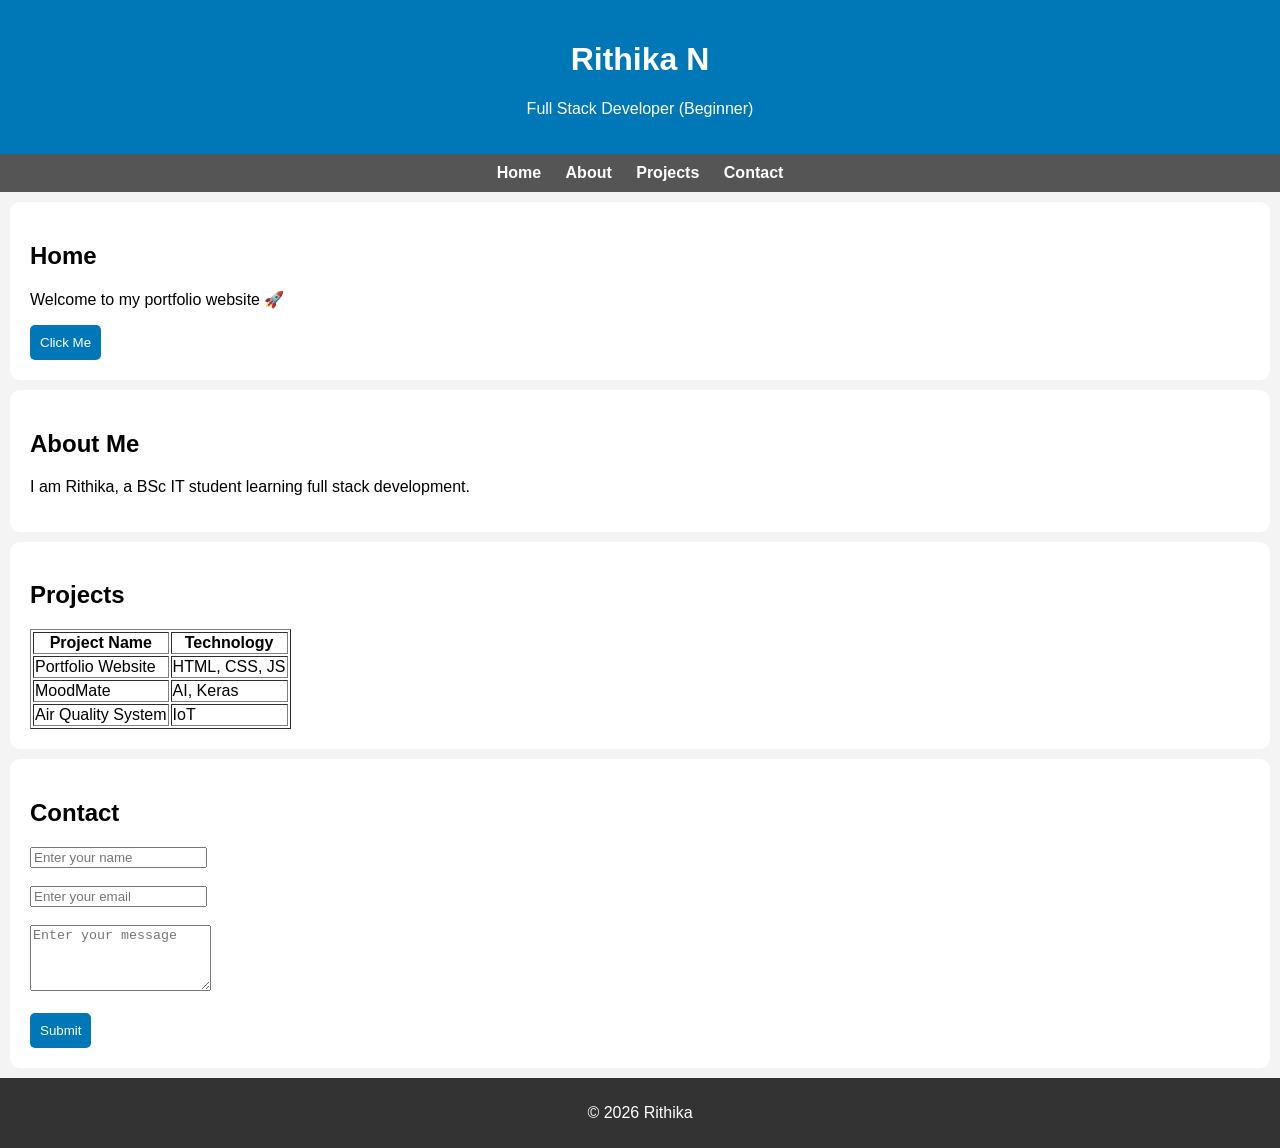
==== index.html @ de01cd4a "Update index.html" ====
<!DOCTYPE html>
<html>
<head>
  <title>Rithika Portfolio</title>
  <link rel="stylesheet" href="style.css">
</head>
<body>

  <!-- Header -->
  <header>
    <h1>Rithika N</h1>
    <p>Full Stack Developer (Beginner)</p>
  </header>

  <!-- Navigation -->
  <nav>
    <a href="#home">Home</a>
    <a href="#about">About</a>
    <a href="#projects">Projects</a>
    <a href="#contact">Contact</a>
  </nav>

  <!-- Home Section -->
  <section id="home">
    <h2>Home</h2>
    <p>Welcome to my portfolio website 🚀</p>
    <button onclick="showMessage()">Click Me</button>
  </section>

  <!-- About Section -->
  <section id="about">
    <h2>About Me</h2>
    <p>I am Rithika, a BSc IT student learning full stack development.</p>
  </section>

  <!-- Projects Section -->
  <section id="projects">
  <h2>Projects</h2>

  <table border="1">
    <tr>
      <th>Project Name</th>
      <th>Technology</th>
    </tr>
    <tr>
      <td>Portfolio Website</td>
      <td>HTML, CSS, JS</td>
    </tr>
    <tr>
      <td>MoodMate</td>
      <td>AI, Keras</td>
    </tr>
    <tr>
      <td>Air Quality System</td>
      <td>IoT</td>
    </tr>
  </table>

</section>

  <!-- Contact Section -->
  <section id="contact">
  <h2>Contact</h2>

  <form onsubmit="return validateForm()">
    <input type="text" id="name" placeholder="Enter your name" required><br><br>

    <input type="email" id="email" placeholder="Enter your email" required><br><br>

    <textarea id="message" placeholder="Enter your message" rows="4" required></textarea><br><br>

    <button type="submit">Submit</button>
  </form>

</section>
  
  <!-- Footer -->
  <footer>
    <p>© 2026 Rithika</p>
  </footer>

  <script src="script.js"></script>
</body>
</html>
---- style.css ----
body {
  font-family: Arial, sans-serif;
  margin: 0;
  background-color: #f4f4f4;
}

/* Header */
header {
  background: #0077b6;
  color: white;
  text-align: center;
  padding: 20px;
}

/* Navigation */
nav {
  background: #555;
  padding: 10px;
  text-align: center;
}

nav a {
  color: white;
  margin: 10px;
  text-decoration: none;
  font-weight: bold;
}

nav a:hover {
  color: yellow;
}

/* Sections */
section {
  padding: 20px;
  margin: 10px;
  background: white;
  border-radius: 10px;
  transition: 0.3s;
}

section:hover {
  transform: scale(1.02);
}

/* Button */
button {
  padding: 10px;
  background: #0077b6;
  color: white;
  border: none;
  border-radius: 5px;
  cursor: pointer;
}

button:hover {
  background: #023e8a;
}

/* Footer */
footer {
  text-align: center;
  padding: 10px;
  background: #333;
  color: white;
}
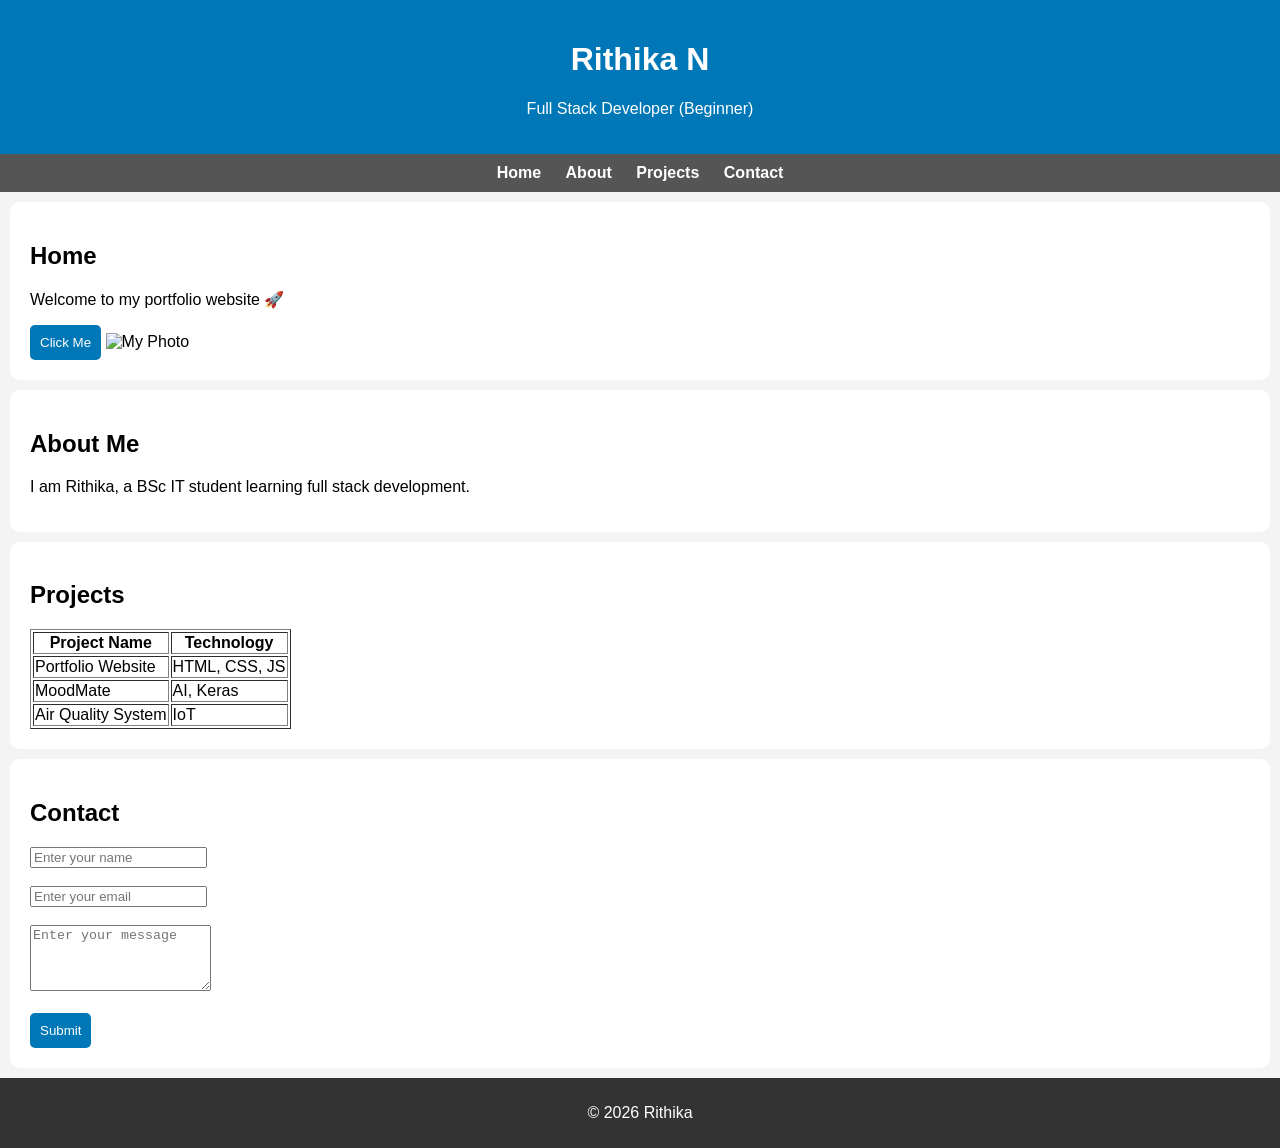
==== commit 230acdfe: "Update index.html" ====
--- a/index.html
+++ b/index.html
@@ -25,6 +25,7 @@
     <h2>Home</h2>
     <p>Welcome to my portfolio website 🚀</p>
     <button onclick="showMessage()">Click Me</button>
+    <img src="profile.jpg" alt="My Photo" width="150">
   </section>
 
   <!-- About Section -->
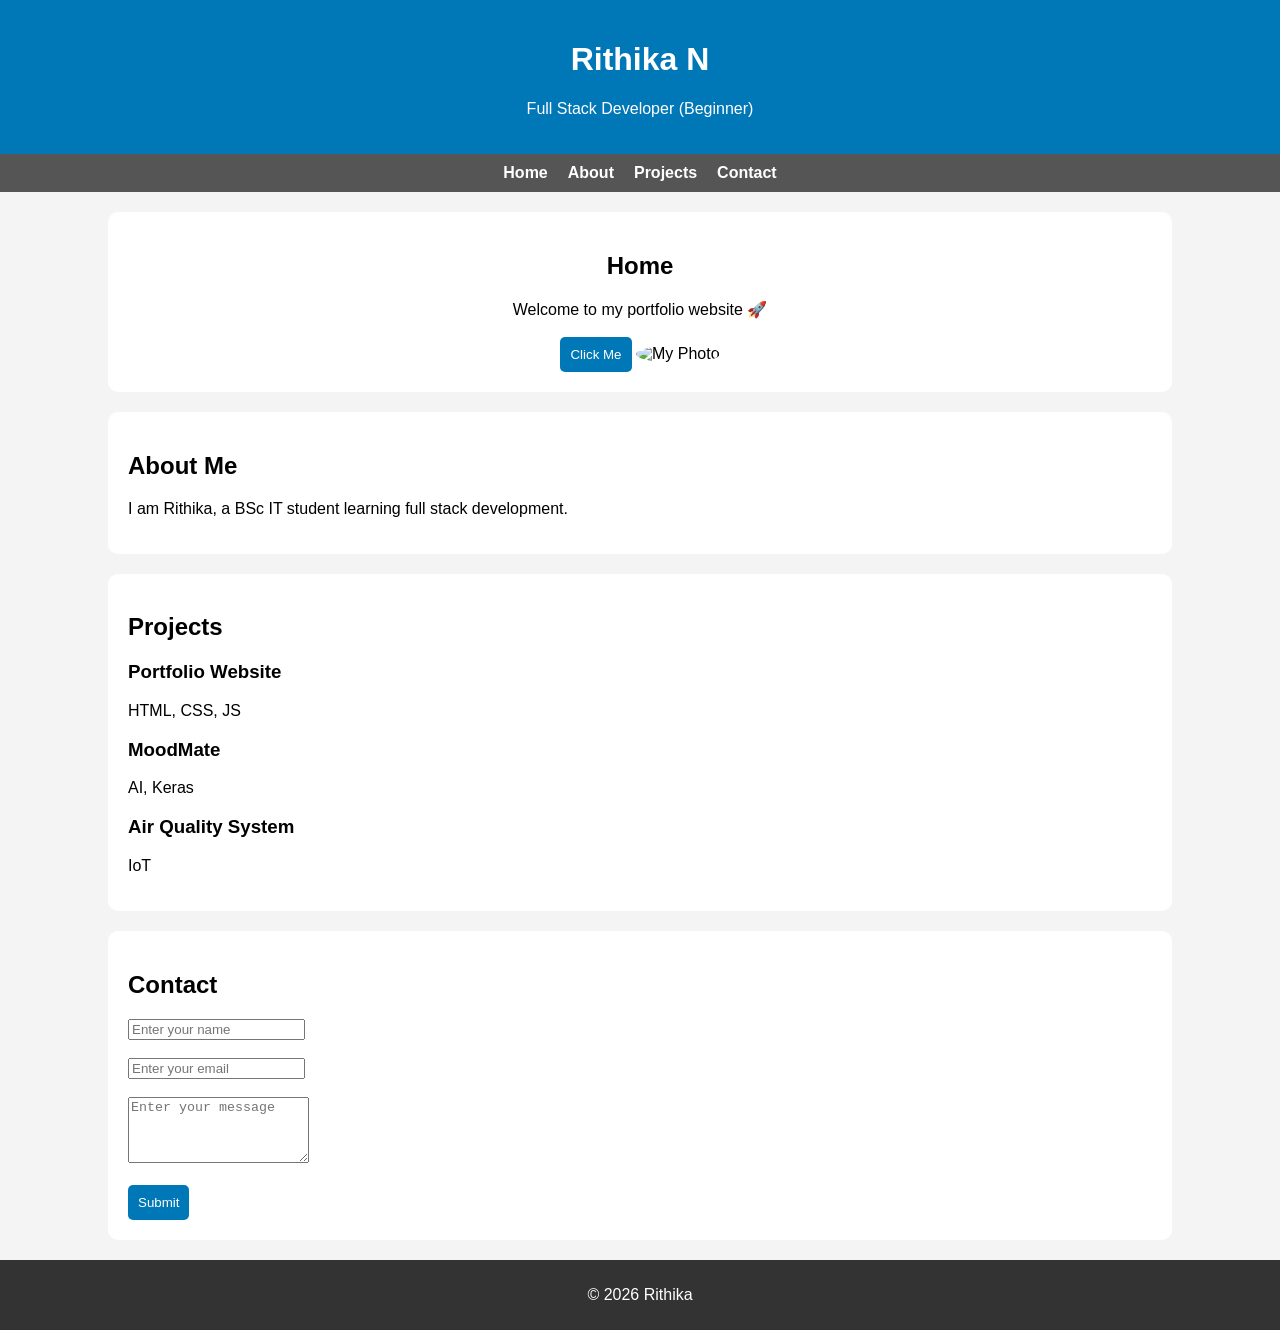
==== commit 6ffa928d: "Update index.html" ====
--- a/index.html
+++ b/index.html
@@ -38,25 +38,22 @@
   <section id="projects">
   <h2>Projects</h2>
 
-  <table border="1">
-    <tr>
-      <th>Project Name</th>
-      <th>Technology</th>
-    </tr>
-    <tr>
-      <td>Portfolio Website</td>
-      <td>HTML, CSS, JS</td>
-    </tr>
-    <tr>
-      <td>MoodMate</td>
-      <td>AI, Keras</td>
-    </tr>
-    <tr>
-      <td>Air Quality System</td>
-      <td>IoT</td>
-    </tr>
-  </table>
+  <div class="project-container">
+    <div class="project-card">
+      <h3>Portfolio Website</h3>
+      <p>HTML, CSS, JS</p>
+    </div>
 
+    <div class="project-card">
+      <h3>MoodMate</h3>
+      <p>AI, Keras</p>
+    </div>
+
+    <div class="project-card">
+      <h3>Air Quality System</h3>
+      <p>IoT</p>
+    </div>
+  </div>
 </section>
 
   <!-- Contact Section -->
--- a/style.css
+++ b/style.css
@@ -16,12 +16,13 @@
 nav {
   background: #555;
   padding: 10px;
-  text-align: center;
+  display: flex;
+  justify-content: center;
+  gap: 20px;
 }
 
 nav a {
   color: white;
-  margin: 10px;
   text-decoration: none;
   font-weight: bold;
 }
@@ -33,9 +34,10 @@
 /* Sections */
 section {
   padding: 20px;
-  margin: 10px;
+  margin: 20px auto;
   background: white;
   border-radius: 10px;
+  width: 80%;
   transition: 0.3s;
 }
 
@@ -64,3 +66,27 @@
   background: #333;
   color: white;
 }
+
+table {
+  width: 100%;
+  border-collapse: collapse;
+}
+
+th, td {
+  padding: 10px;
+  text-align: center;
+}
+
+th {
+  background: #0077b6;
+  color: white;
+}
+
+img {
+  border-radius: 50%;
+  margin-top: 10px;
+}
+
+#home {
+  text-align: center;
+}
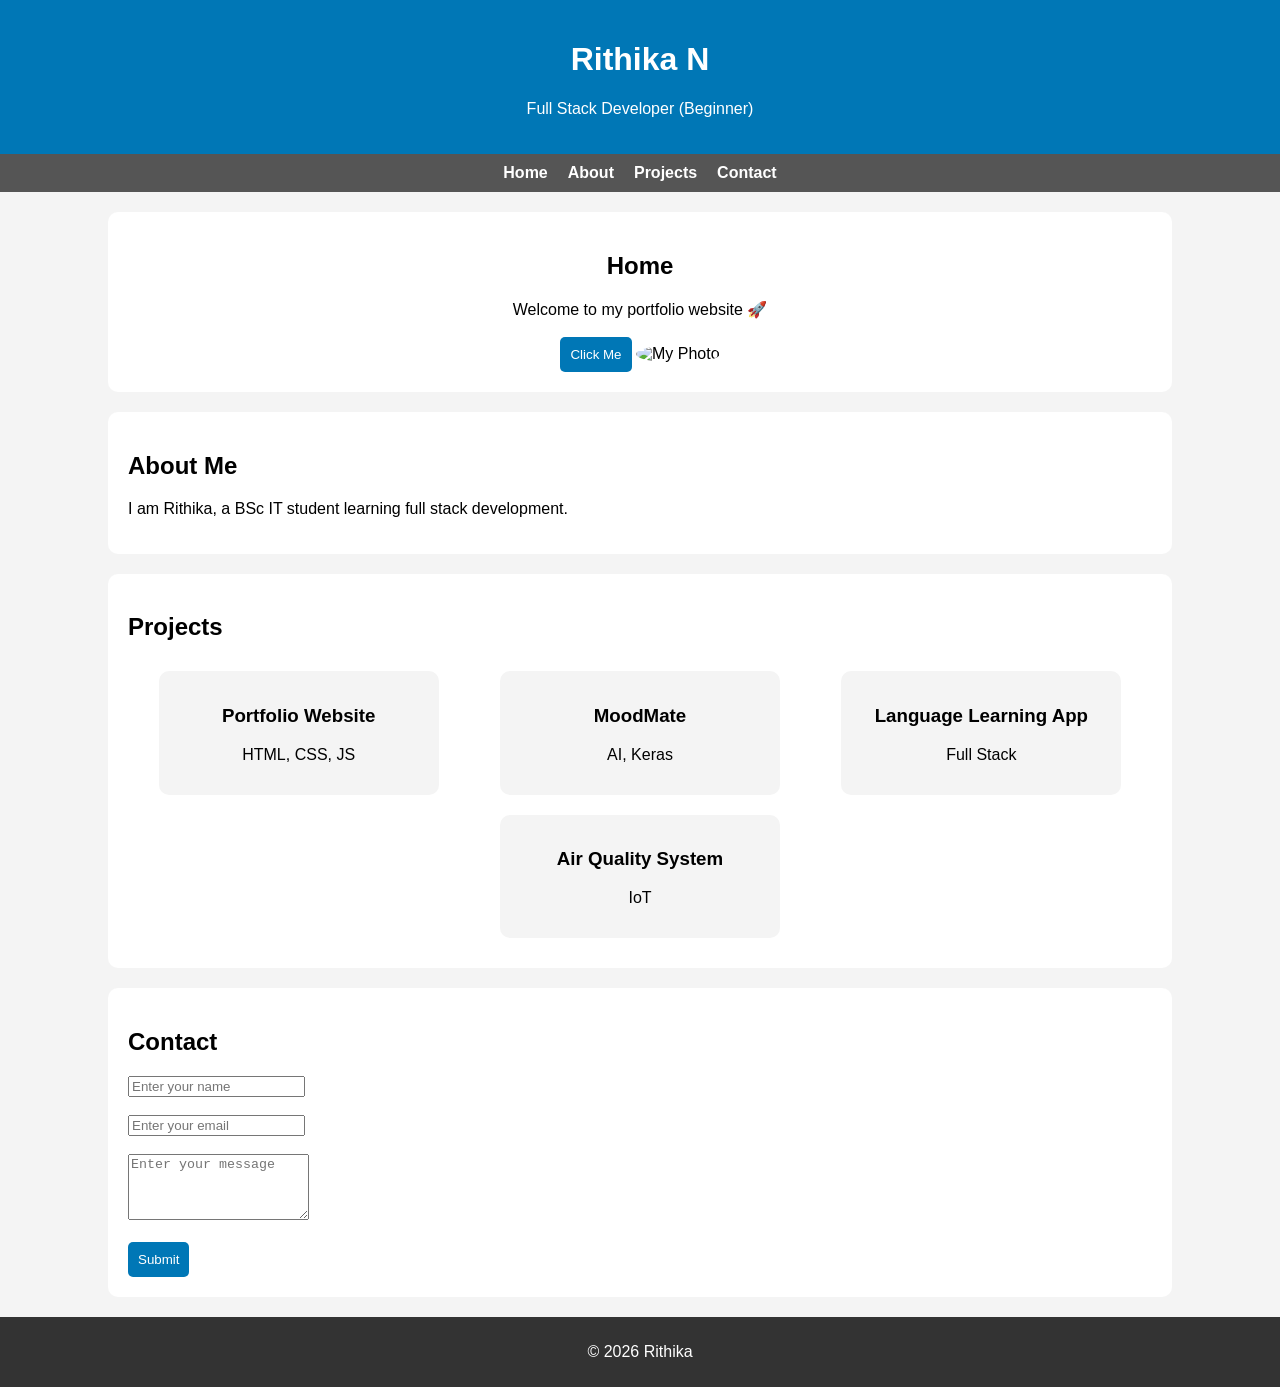
==== commit 69b5c3db: "Update index.html" ====
--- a/index.html
+++ b/index.html
@@ -50,6 +50,11 @@
     </div>
 
     <div class="project-card">
+  <h3>Language Learning App</h3>
+  <p>Full Stack</p>
+</div>
+
+    <div class="project-card">
       <h3>Air Quality System</h3>
       <p>IoT</p>
     </div>
--- a/style.css
+++ b/style.css
@@ -90,3 +90,18 @@
 #home {
   text-align: center;
 }
+
+.project-container {
+  display: flex;
+  justify-content: space-around;
+  flex-wrap: wrap;
+}
+
+.project-card {
+  background: #f4f4f4;
+  padding: 15px;
+  margin: 10px;
+  width: 250px;
+  border-radius: 10px;
+  text-align: center;
+}
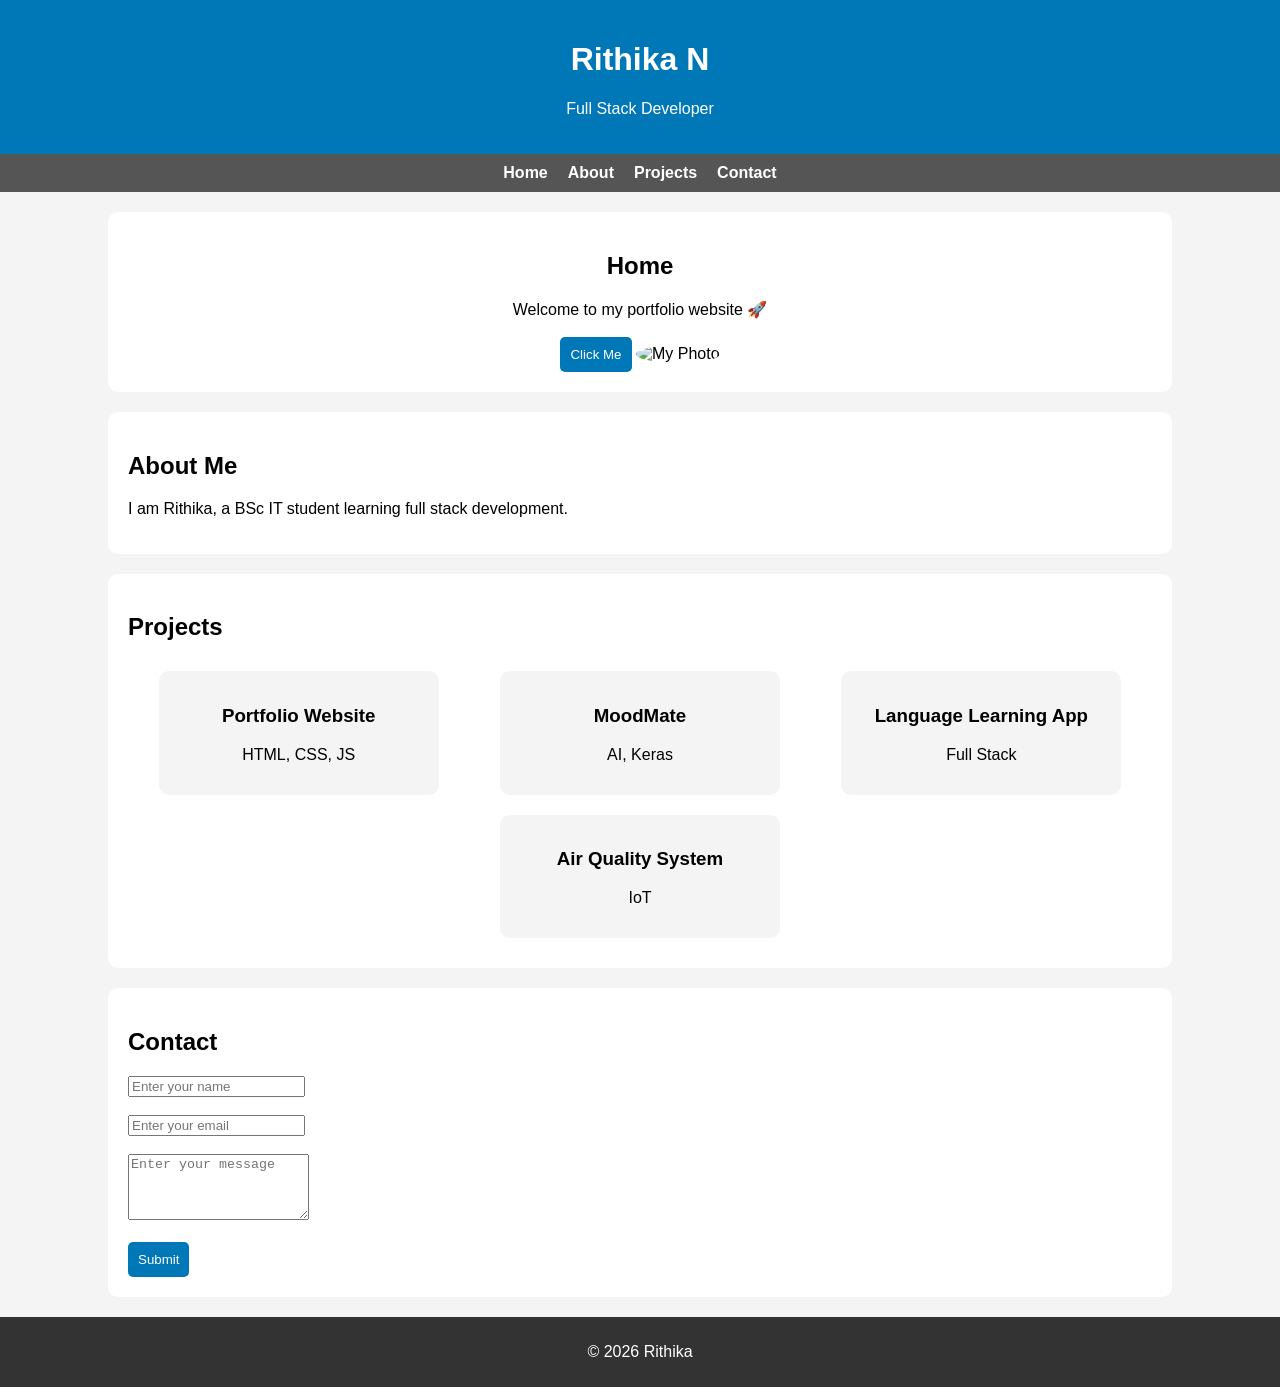
==== commit 7113a8d9: "Update developer title in index.html" ====
--- a/index.html
+++ b/index.html
@@ -9,7 +9,7 @@
   <!-- Header -->
   <header>
     <h1>Rithika N</h1>
-    <p>Full Stack Developer (Beginner)</p>
+    <p>Full Stack Developer</p>
   </header>
 
   <!-- Navigation -->
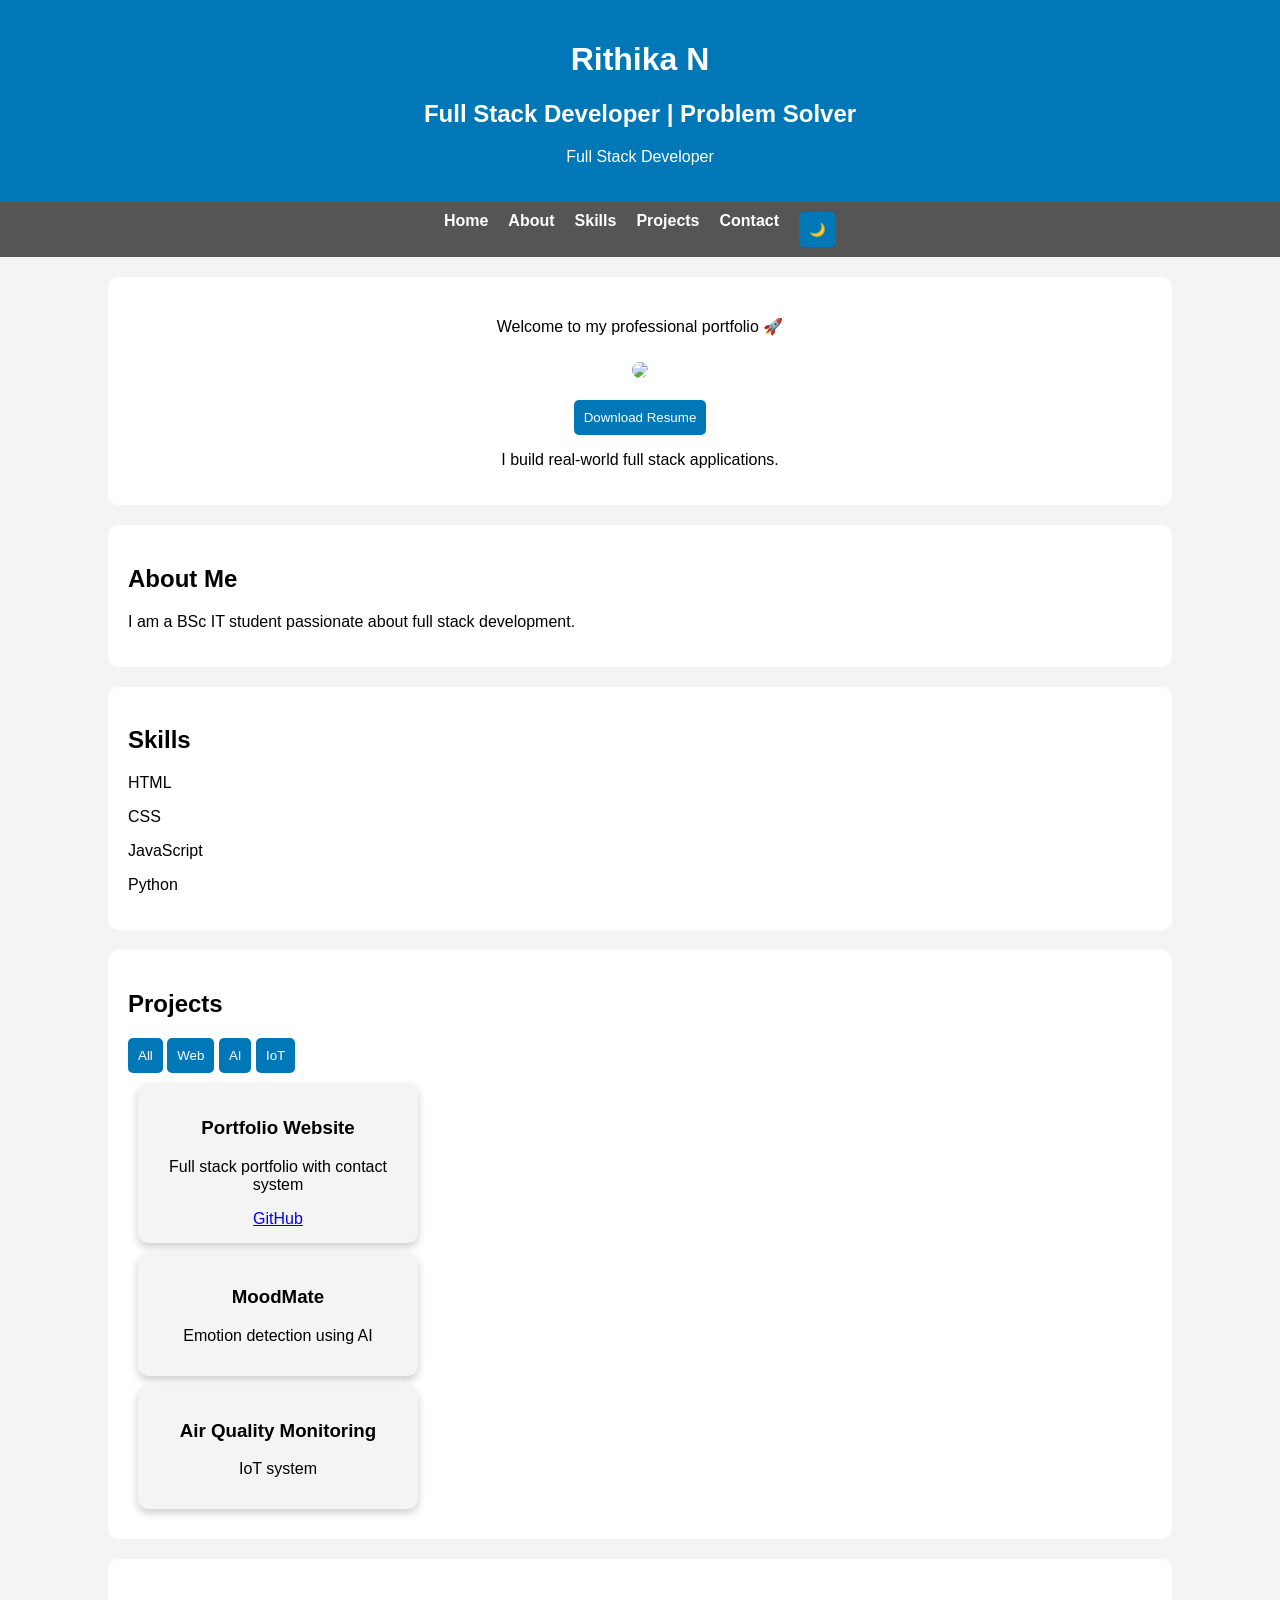
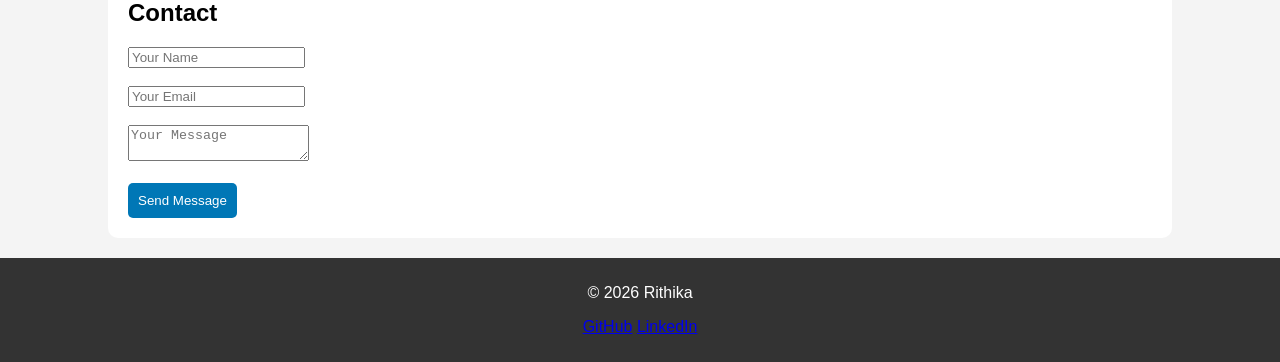
==== commit 44a4cfc7: "Update index.html" ====
--- a/index.html
+++ b/index.html
@@ -3,85 +3,109 @@
 <head>
   <title>Rithika Portfolio</title>
   <link rel="stylesheet" href="style.css">
+  <meta name="viewport" content="width=device-width, initial-scale=1.0">
 </head>
+
 <body>
 
-  <!-- Header -->
-  <header>
-    <h1>Rithika N</h1>
-    <p>Full Stack Developer</p>
-  </header>
+<header>
+  <h1>Rithika N</h1>
+  <h2>Full Stack Developer | Problem Solver</h2>
+  <p>Full Stack Developer</p>
+</header>
 
-  <!-- Navigation -->
-  <nav>
-    <a href="#home">Home</a>
-    <a href="#about">About</a>
-    <a href="#projects">Projects</a>
-    <a href="#contact">Contact</a>
-  </nav>
+<nav>
+  <a href="#home">Home</a>
+  <a href="#about">About</a>
+  <a href="#skills">Skills</a>
+  <a href="#projects">Projects</a>
+  <a href="#contact">Contact</a>
+  <button onclick="toggleDarkMode()">🌙</button>
+</nav>
 
-  <!-- Home Section -->
-  <section id="home">
-    <h2>Home</h2>
-    <p>Welcome to my portfolio website 🚀</p>
-    <button onclick="showMessage()">Click Me</button>
-    <img src="profile.jpg" alt="My Photo" width="150">
-  </section>
+<!-- HOME -->
+<section id="home" class="hidden">
+  <h1 id="typing"></h1>
+  <p>Welcome to my professional portfolio 🚀</p>
+  <img src="profile.jpg" width="150"><br><br>
+  <a href="resume.pdf" download><button>Download Resume</button></a>
+  <p>I build real-world full stack applications.</p>
+</section>
 
-  <!-- About Section -->
-  <section id="about">
-    <h2>About Me</h2>
-    <p>I am Rithika, a BSc IT student learning full stack development.</p>
-  </section>
+<!-- ABOUT -->
+<section id="about" class="hidden">
+  <h2>About Me</h2>
+  <p>I am a BSc IT student passionate about full stack development.</p>
+</section>
 
-  <!-- Projects Section -->
-  <section id="projects">
+<!-- SKILLS -->
+<section id="skills" class="hidden">
+  <h2>Skills</h2>
+
+  <p>HTML</p>
+  <div class="bar"><div class="progress" style="width:90%"></div></div>
+
+  <p>CSS</p>
+  <div class="bar"><div class="progress" style="width:85%"></div></div>
+
+  <p>JavaScript</p>
+  <div class="bar"><div class="progress" style="width:80%"></div></div>
+
+  <p>Python</p>
+  <div class="bar"><div class="progress" style="width:75%"></div></div>
+</section>
+
+<!-- PROJECTS -->
+<section id="projects" class="hidden">
   <h2>Projects</h2>
 
-  <div class="project-container">
-    <div class="project-card">
-      <h3>Portfolio Website</h3>
-      <p>HTML, CSS, JS</p>
-    </div>
+  <div class="filter-buttons">
+    <button onclick="filterProjects('all')">All</button>
+    <button onclick="filterProjects('web')">Web</button>
+    <button onclick="filterProjects('ai')">AI</button>
+    <button onclick="filterProjects('iot')">IoT</button>
+  </div>
 
-    <div class="project-card">
-      <h3>MoodMate</h3>
-      <p>AI, Keras</p>
-    </div>
-
-    <div class="project-card">
-  <h3>Language Learning App</h3>
-  <p>Full Stack</p>
+  <div class="project-card web">
+  <h3>Portfolio Website</h3>
+  <p>Full stack portfolio with contact system</p>
+  <a href="https://github.com/rithikanagineni">GitHub</a>
 </div>
 
-    <div class="project-card">
-      <h3>Air Quality System</h3>
-      <p>IoT</p>
-    </div>
+  <div class="project-card ai">
+    <h3>MoodMate</h3>
+    <p>Emotion detection using AI</p>
   </div>
+
+  <div class="project-card iot">
+    <h3>Air Quality Monitoring</h3>
+    <p>IoT system</p>
+  </div>
+
 </section>
 
-  <!-- Contact Section -->
-  <section id="contact">
+<!-- CONTACT -->
+<section id="contact" class="hidden">
   <h2>Contact</h2>
 
-  <form onsubmit="return validateForm()">
-    <input type="text" id="name" placeholder="Enter your name" required><br><br>
+  <p id="success-msg" style="color:green;"></p>
 
-    <input type="email" id="email" placeholder="Enter your email" required><br><br>
+  <form action="contact.php" method="POST">
+    <input type="text" name="name" placeholder="Your Name" required><br><br>
+    <input type="email" name="email" placeholder="Your Email" required><br><br>
+    <textarea name="message" placeholder="Your Message" required></textarea><br><br>
+    <button type="submit">Send Message</button>
+  </form>
+</section>
 
-    <textarea id="message" placeholder="Enter your message" rows="4" required></textarea><br><br>
+<footer>
+  <p>© 2026 Rithika</p>
+  <p>
+    <a href="https://github.com/rithikanagineni">GitHub</a>
+    <a href="www.linkedin.com/in/rithika-nagineni-816858359">LinkedIn</a>
+  </p>
+</footer>
 
-    <button type="submit">Submit</button>
-  </form>
-
-</section>
-  
-  <!-- Footer -->
-  <footer>
-    <p>© 2026 Rithika</p>
-  </footer>
-
-  <script src="script.js"></script>
+<script src="script.js"></script>
 </body>
 </html>
--- a/style.css
+++ b/style.css
@@ -1,3 +1,7 @@
+html {
+  scroll-behavior: smooth;
+}
+
 body {
   font-family: Arial, sans-serif;
   margin: 0;
@@ -10,6 +14,10 @@
   color: white;
   text-align: center;
   padding: 20px;
+}
+
+header {
+  animation: fadeIn 1s ease-in;
 }
 
 /* Navigation */
@@ -57,6 +65,7 @@
 
 button:hover {
   background: #023e8a;
+  transform: scale(1.05);
 }
 
 /* Footer */
@@ -104,4 +113,66 @@
   width: 250px;
   border-radius: 10px;
   text-align: center;
+  box-shadow: 0 4px 8px rgba(0,0,0,0.2);
 }
+
+.project-card:hover {
+  transform: translateY(-10px);
+  transition: 0.3s;
+}
+
+/* Mobile Responsive */
+@media (max-width: 768px) {
+
+  nav {
+    flex-direction: column;
+  }
+
+  .project-container {
+    flex-direction: column;
+    align-items: center;
+  }
+
+  section {
+    width: 95%;
+  }
+
+  img {
+    width: 100px;
+  }
+
+}
+
+@media (max-width: 768px) {
+
+  h1 {
+    font-size: 24px;
+  }
+
+  h2 {
+    font-size: 20px;
+  }
+
+}
+
+@media (max-width: 768px) {
+  section {
+    margin: 10px;
+  }
+}
+
+/* Fade-in animation */
+section {
+  animation: fadeIn 1s ease-in;
+}
+
+@keyframes fadeIn {
+  from {
+    opacity: 0;
+    transform: translateY(20px);
+  }
+  to {
+    opacity: 1;
+    transform: translateY(0);
+  }
+}
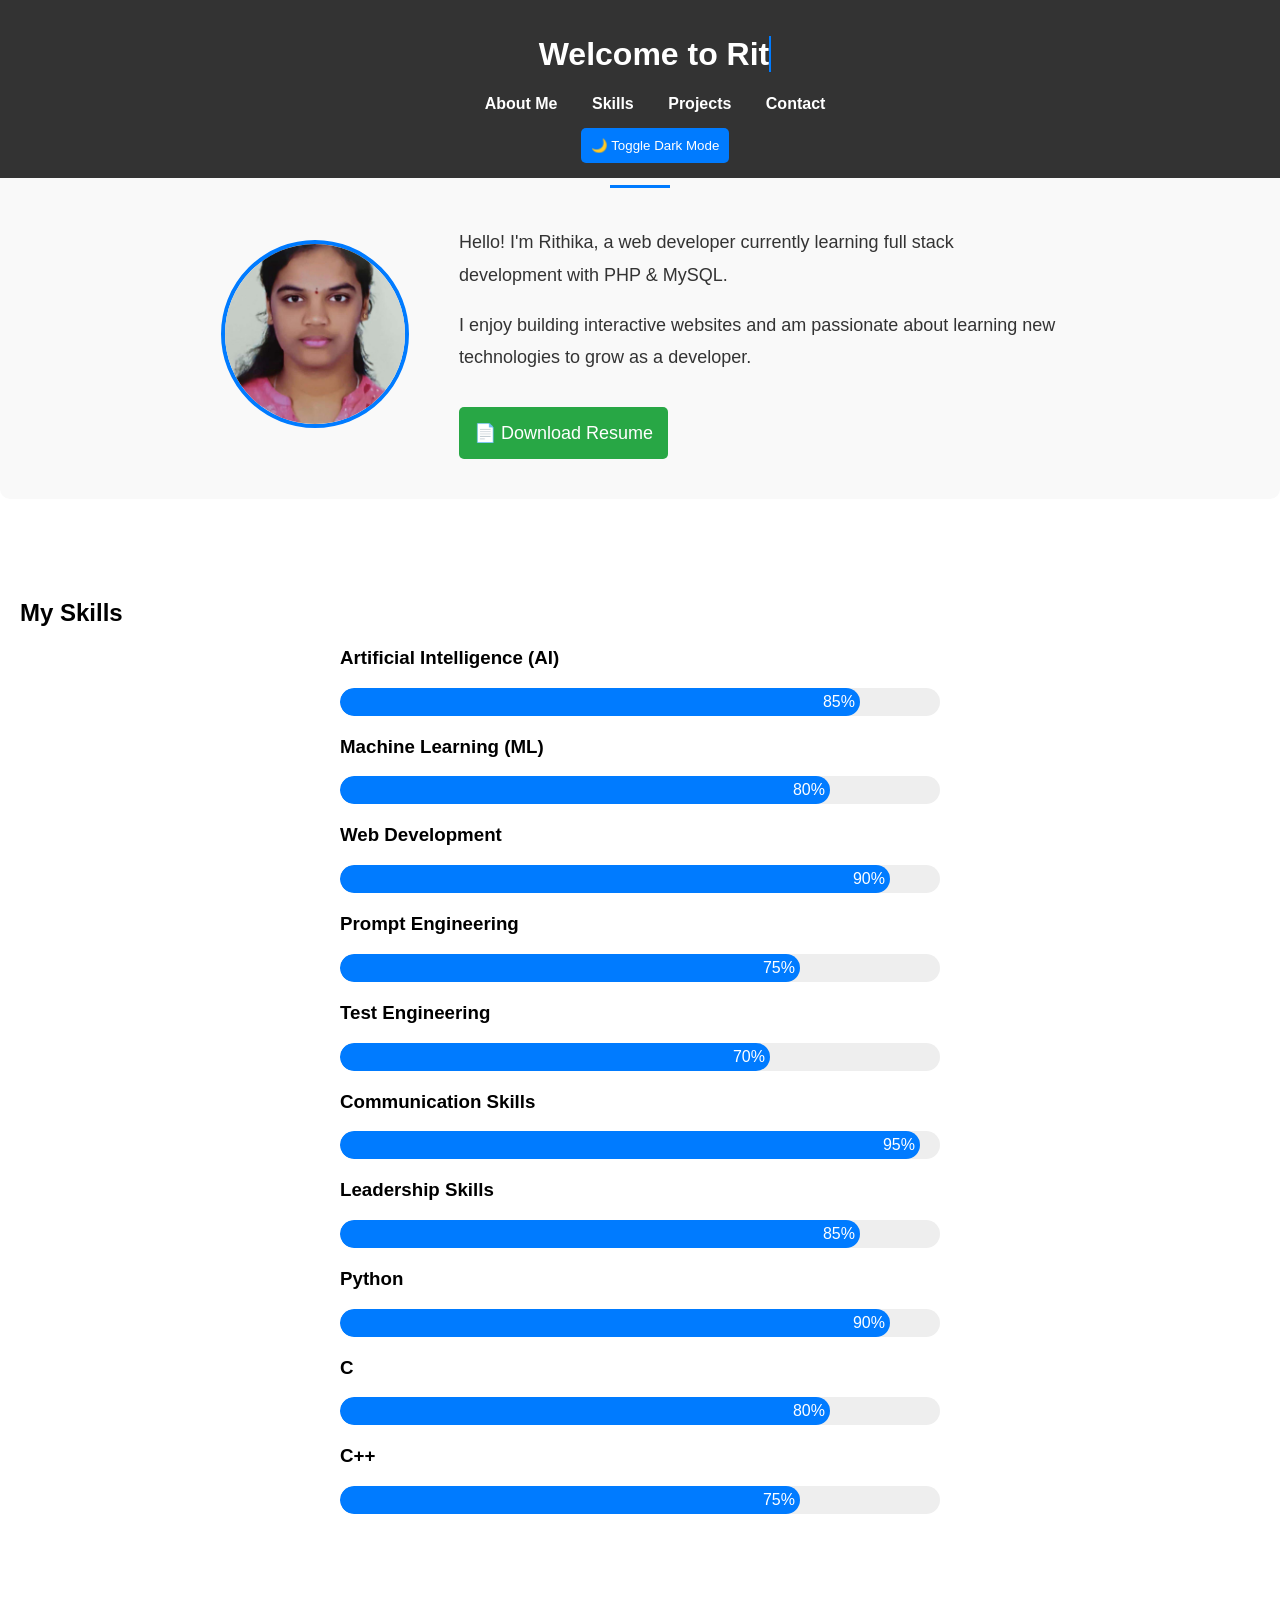
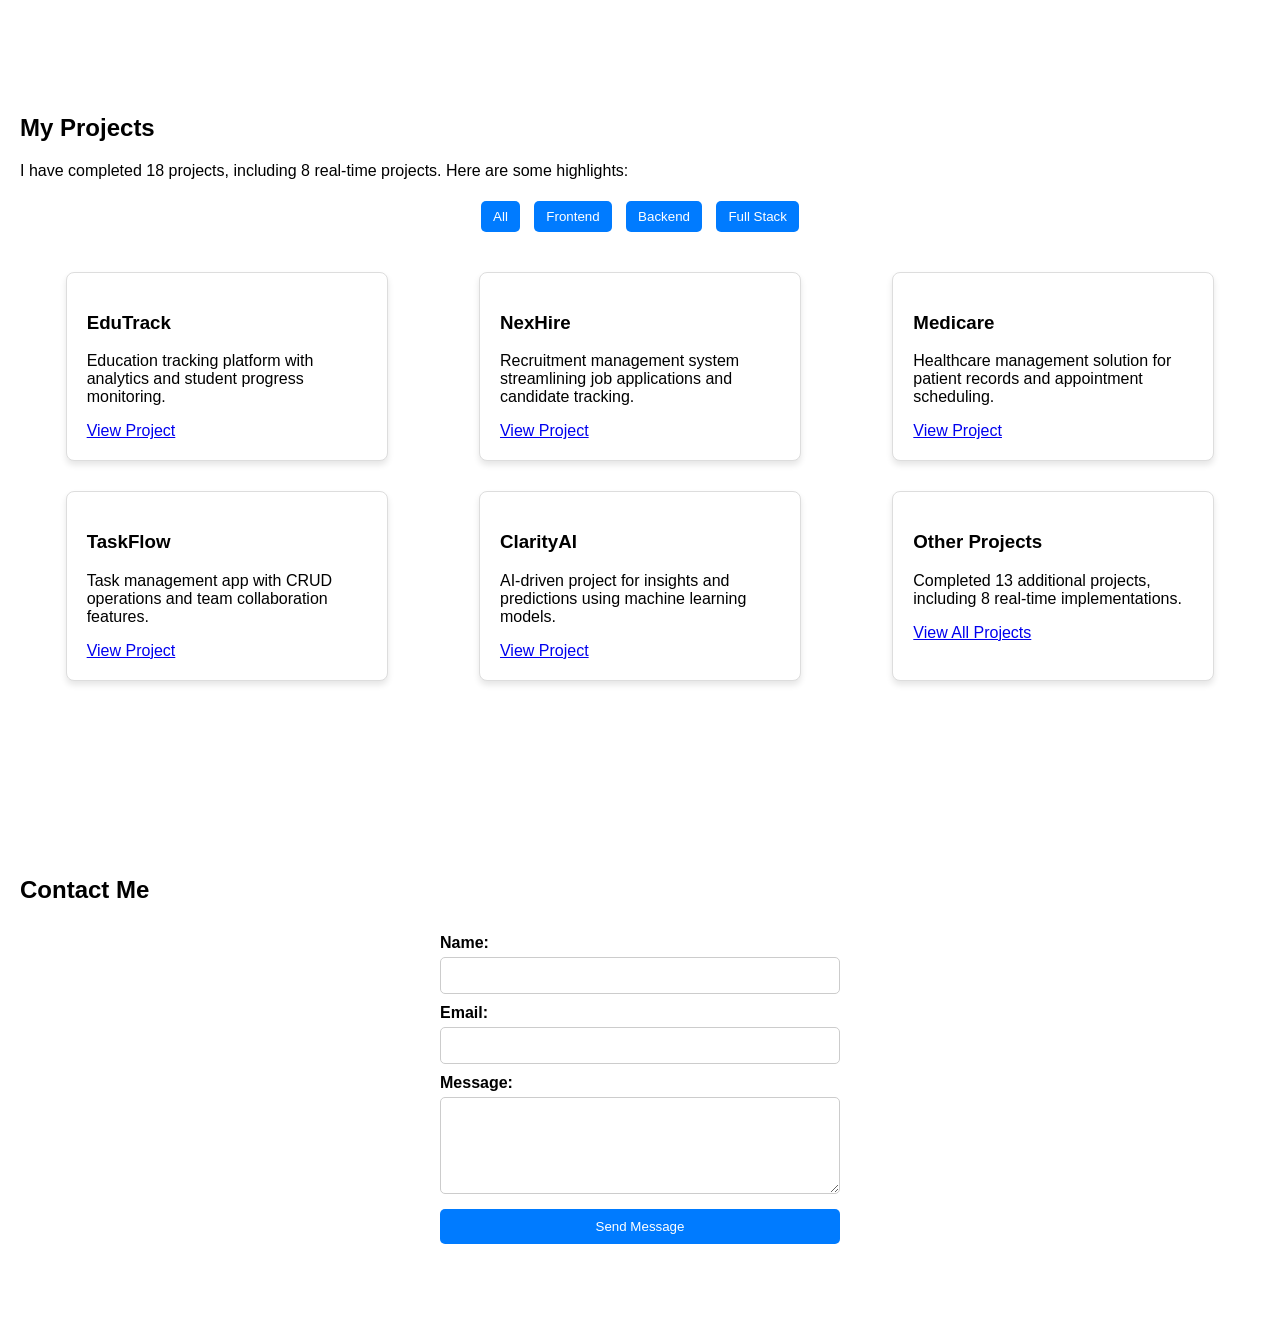
==== commit a1fb4e9e: "Add files via upload" ====
--- a/index.html
+++ b/index.html
@@ -1,111 +1,130 @@
-<!DOCTYPE html>
-<html>
-<head>
-  <title>Rithika Portfolio</title>
-  <link rel="stylesheet" href="style.css">
-  <meta name="viewport" content="width=device-width, initial-scale=1.0">
-</head>
-
-<body>
-
-<header>
-  <h1>Rithika N</h1>
-  <h2>Full Stack Developer | Problem Solver</h2>
-  <p>Full Stack Developer</p>
-</header>
-
-<nav>
-  <a href="#home">Home</a>
-  <a href="#about">About</a>
-  <a href="#skills">Skills</a>
-  <a href="#projects">Projects</a>
-  <a href="#contact">Contact</a>
-  <button onclick="toggleDarkMode()">🌙</button>
-</nav>
-
-<!-- HOME -->
-<section id="home" class="hidden">
-  <h1 id="typing"></h1>
-  <p>Welcome to my professional portfolio 🚀</p>
-  <img src="profile.jpg" width="150"><br><br>
-  <a href="resume.pdf" download><button>Download Resume</button></a>
-  <p>I build real-world full stack applications.</p>
-</section>
-
-<!-- ABOUT -->
-<section id="about" class="hidden">
-  <h2>About Me</h2>
-  <p>I am a BSc IT student passionate about full stack development.</p>
-</section>
-
-<!-- SKILLS -->
-<section id="skills" class="hidden">
-  <h2>Skills</h2>
-
-  <p>HTML</p>
-  <div class="bar"><div class="progress" style="width:90%"></div></div>
-
-  <p>CSS</p>
-  <div class="bar"><div class="progress" style="width:85%"></div></div>
-
-  <p>JavaScript</p>
-  <div class="bar"><div class="progress" style="width:80%"></div></div>
-
-  <p>Python</p>
-  <div class="bar"><div class="progress" style="width:75%"></div></div>
-</section>
-
-<!-- PROJECTS -->
-<section id="projects" class="hidden">
-  <h2>Projects</h2>
-
-  <div class="filter-buttons">
-    <button onclick="filterProjects('all')">All</button>
-    <button onclick="filterProjects('web')">Web</button>
-    <button onclick="filterProjects('ai')">AI</button>
-    <button onclick="filterProjects('iot')">IoT</button>
-  </div>
-
-  <div class="project-card web">
-  <h3>Portfolio Website</h3>
-  <p>Full stack portfolio with contact system</p>
-  <a href="https://github.com/rithikanagineni">GitHub</a>
-</div>
-
-  <div class="project-card ai">
-    <h3>MoodMate</h3>
-    <p>Emotion detection using AI</p>
-  </div>
-
-  <div class="project-card iot">
-    <h3>Air Quality Monitoring</h3>
-    <p>IoT system</p>
-  </div>
-
-</section>
-
-<!-- CONTACT -->
-<section id="contact" class="hidden">
-  <h2>Contact</h2>
-
-  <p id="success-msg" style="color:green;"></p>
-
-  <form action="contact.php" method="POST">
-    <input type="text" name="name" placeholder="Your Name" required><br><br>
-    <input type="email" name="email" placeholder="Your Email" required><br><br>
-    <textarea name="message" placeholder="Your Message" required></textarea><br><br>
-    <button type="submit">Send Message</button>
-  </form>
-</section>
-
-<footer>
-  <p>© 2026 Rithika</p>
-  <p>
-    <a href="https://github.com/rithikanagineni">GitHub</a>
-    <a href="www.linkedin.com/in/rithika-nagineni-816858359">LinkedIn</a>
-  </p>
-</footer>
-
-<script src="script.js"></script>
-</body>
-</html>
+<!DOCTYPE html>
+<html lang="en">
+<head>
+  <meta charset="UTF-8">
+  <meta name="viewport" content="width=device-width, initial-scale=1.0">
+  <title>Rithika's Portfolio</title>
+  <link rel="stylesheet" href="style.css">
+</head>
+<body>
+  <header>
+    <h1><span id="typing"></span></h1>
+    <nav>
+      <ul>
+        <li><a href="#about">About Me</a></li>
+        <li><a href="#skills">Skills</a></li>
+        <li><a href="#projects">Projects</a></li>
+        <li><a href="#contact">Contact</a></li>
+      </ul>
+    </nav>
+    <button id="darkModeToggle">🌙 Toggle Dark Mode</button>
+  </header>
+
+  <!-- About Section -->
+  <section id="about">
+    <h2>About Me</h2>
+    <div class="about-container">
+      <img src="profile.jpg" alt="Rithika's Profile Picture" class="profile-pic">
+      <div class="about-text">
+        <p>Hello! I'm Rithika, a web developer currently learning full stack development with PHP & MySQL.</p>
+        <p>I enjoy building interactive websites and am passionate about learning new technologies to grow as a developer.</p>
+        <a href="resume.pdf" download class="resume-btn">📄 Download Resume</a>
+      </div>
+    </div>
+  </section>
+
+  <!-- Skills Section -->
+  <section id="skills">
+    <h2>My Skills</h2>
+    <div class="skills-container">
+      <!-- Technical Skills -->
+      <div class="skill"><h3>Artificial Intelligence (AI)</h3><div class="progress"><div class="progress-bar">85%</div></div></div>
+      <div class="skill"><h3>Machine Learning (ML)</h3><div class="progress"><div class="progress-bar">80%</div></div></div>
+      <div class="skill"><h3>Web Development</h3><div class="progress"><div class="progress-bar">90%</div></div></div>
+      <div class="skill"><h3>Prompt Engineering</h3><div class="progress"><div class="progress-bar">75%</div></div></div>
+      <div class="skill"><h3>Test Engineering</h3><div class="progress"><div class="progress-bar">70%</div></div></div>
+
+      <!-- Other Skills -->
+      <div class="skill"><h3>Communication Skills</h3><div class="progress"><div class="progress-bar">95%</div></div></div>
+      <div class="skill"><h3>Leadership Skills</h3><div class="progress"><div class="progress-bar">85%</div></div></div>
+
+      <!-- Programming Languages -->
+      <div class="skill"><h3>Python</h3><div class="progress"><div class="progress-bar">90%</div></div></div>
+      <div class="skill"><h3>C</h3><div class="progress"><div class="progress-bar">80%</div></div></div>
+      <div class="skill"><h3>C++</h3><div class="progress"><div class="progress-bar">75%</div></div></div>
+    </div>
+  </section>
+
+  <!-- Projects Section -->
+  <section id="projects">
+    <h2>My Projects</h2>
+    <p>I have completed 18 projects, including 8 real-time projects. Here are some highlights:</p>
+
+    <div class="filter-buttons">
+      <button data-filter="all">All</button>
+      <button data-filter="frontend">Frontend</button>
+      <button data-filter="backend">Backend</button>
+      <button data-filter="fullstack">Full Stack</button>
+    </div>
+
+    <div class="projects-container">
+      <div class="project-card" data-category="fullstack">
+        <h3>EduTrack</h3>
+        <p>Education tracking platform with analytics and student progress monitoring.</p>
+        <a href="#">View Project</a>
+      </div>
+
+      <div class="project-card" data-category="fullstack">
+        <h3>NexHire</h3>
+        <p>Recruitment management system streamlining job applications and candidate tracking.</p>
+        <a href="#">View Project</a>
+      </div>
+
+      <div class="project-card" data-category="fullstack">
+        <h3>Medicare</h3>
+        <p>Healthcare management solution for patient records and appointment scheduling.</p>
+        <a href="#">View Project</a>
+      </div>
+
+      <div class="project-card" data-category="backend">
+        <h3>TaskFlow</h3>
+        <p>Task management app with CRUD operations and team collaboration features.</p>
+        <a href="#">View Project</a>
+      </div>
+
+      <div class="project-card" data-category="ai">
+        <h3>ClarityAI</h3>
+        <p>AI-driven project for insights and predictions using machine learning models.</p>
+        <a href="#">View Project</a>
+      </div>
+
+      <!-- Link to Projects Summary -->
+      <div class="project-card" data-category="fullstack">
+        <h3>Other Projects</h3>
+        <p>Completed 13 additional projects, including 8 real-time implementations.</p>
+        <a href="allproject.html">View All Projects</a>
+      </div>
+    </div>
+  </section>
+
+  <!-- Contact Section -->
+  <footer id="contact">
+    <h2>Contact Me</h2>
+    <form id="contactForm" action="contact.php" method="POST">
+      <label for="name">Name:</label>
+      <input type="text" id="name" name="name" required>
+
+      <label for="email">Email:</label>
+      <input type="email" id="email" name="email" required>
+
+      <label for="message">Message:</label>
+      <textarea id="message" name="message" rows="5" required></textarea>
+
+      <button type="submit">Send Message</button>
+    </form>
+  </footer>
+
+  <button id="backToTop">↑ Back to Top</button>
+  <script src="script.js"></script>
+</body>
+</html>
--- a/style.css
+++ b/style.css
@@ -1,178 +1,262 @@
-html {
-  scroll-behavior: smooth;
-}
-
 body {
   font-family: Arial, sans-serif;
   margin: 0;
-  background-color: #f4f4f4;
-}
-
-/* Header */
+  padding: 0;
+}
+
 header {
-  background: #0077b6;
-  color: white;
-  text-align: center;
-  padding: 20px;
-}
-
-header {
-  animation: fadeIn 1s ease-in;
-}
-
-/* Navigation */
-nav {
-  background: #555;
-  padding: 10px;
-  display: flex;
-  justify-content: center;
-  gap: 20px;
-}
-
-nav a {
+  background: #333;
+  color: white;
+  padding: 15px;
+  text-align: center;
+  position: fixed;
+  top: 0;
+  width: 100%;
+  z-index: 1000;
+}
+
+nav ul {
+  list-style: none;
+  margin: 0;
+  padding: 0;
+}
+
+nav ul li {
+  display: inline;
+  margin: 0 15px;
+}
+
+nav ul li a {
   color: white;
   text-decoration: none;
   font-weight: bold;
 }
 
-nav a:hover {
-  color: yellow;
-}
-
-/* Sections */
-section {
-  padding: 20px;
-  margin: 20px auto;
-  background: white;
+nav ul li a:hover {
+  color: #007BFF;
+}
+
+section, footer {
+  padding: 80px 20px;
+}
+
+/* About Section */
+#about {
+  background: #f9f9f9;          /* subtle background */
   border-radius: 10px;
-  width: 80%;
-  transition: 0.3s;
-}
-
-section:hover {
-  transform: scale(1.02);
-}
-
-/* Button */
-button {
-  padding: 10px;
-  background: #0077b6;
-  color: white;
-  border: none;
-  border-radius: 5px;
-  cursor: pointer;
-}
-
-button:hover {
-  background: #023e8a;
-  transform: scale(1.05);
-}
-
-/* Footer */
-footer {
-  text-align: center;
-  padding: 10px;
-  background: #333;
-  color: white;
-}
-
-table {
-  width: 100%;
-  border-collapse: collapse;
-}
-
-th, td {
-  padding: 10px;
-  text-align: center;
-}
-
-th {
-  background: #0077b6;
-  color: white;
-}
-
-img {
+  padding: 40px 20px;
+  margin-top: 80px;             /* extra space below header */
+}
+
+.about-container {
+  display: flex;
+  align-items: center;          /* center image and text vertically */
+  justify-content: center;
+  gap: 50px;                    /* more space between image and text */
+  flex-wrap: wrap;              /* allow wrapping on smaller screens */
+}
+
+.profile-pic {
+  width: 180px;
+  height: 180px;
   border-radius: 50%;
-  margin-top: 10px;
-}
-
-#home {
-  text-align: center;
-}
-
-.project-container {
+  border: 4px solid #007BFF;
+  object-fit: cover;
+}
+
+.about-text {
+  max-width: 600px;
+  font-size: 18px;
+  line-height: 1.8;
+  color: #333;
+}
+
+#about h2 {
+  text-align: center;
+  font-size: 28px;
+  margin-bottom: 20px;
+  position: relative;
+}
+
+#about h2::after {
+  content: "";
+  display: block;
+  width: 60px;
+  height: 3px;
+  background: #007BFF;
+  margin: 10px auto 0;
+}
+
+
+/* Skills Section */
+.skills-container {
+  max-width: 600px;
+  margin: 0 auto;
+}
+
+.skill {
+  margin-bottom: 20px;
+}
+
+.progress {
+  background: #eee;
+  border-radius: 20px;
+  overflow: hidden;
+}
+
+.progress-bar {
+  background: #007BFF;
+  color: white;
+  padding: 5px;
+  text-align: right;
+  border-radius: 20px;
+  width: 0; /* start at 0 for animation */
+}
+
+/* Projects Section */
+.projects-container {
   display: flex;
   justify-content: space-around;
   flex-wrap: wrap;
 }
 
 .project-card {
-  background: #f4f4f4;
-  padding: 15px;
-  margin: 10px;
-  width: 250px;
-  border-radius: 10px;
-  text-align: center;
-  box-shadow: 0 4px 8px rgba(0,0,0,0.2);
-}
-
-.project-card:hover {
-  transform: translateY(-10px);
-  transition: 0.3s;
-}
-
-/* Mobile Responsive */
-@media (max-width: 768px) {
-
-  nav {
-    flex-direction: column;
-  }
-
-  .project-container {
+  background: #fff;
+  border: 1px solid #ddd;
+  border-radius: 8px;
+  width: 280px;
+  margin: 15px;
+  padding: 20px;
+  box-shadow: 0 4px 6px rgba(0,0,0,0.1);
+}
+
+.filter-buttons {
+  text-align: center;
+  margin-bottom: 20px;
+}
+
+.filter-buttons button {
+  margin: 5px;
+  padding: 8px 12px;
+  border: none;
+  background: #007BFF;
+  color: white;
+  border-radius: 5px;
+  cursor: pointer;
+}
+
+/* Contact Form */
+form {
+  max-width: 400px;
+  margin: 0 auto;
+  display: flex;
+  flex-direction: column;
+}
+
+label {
+  margin-top: 10px;
+  font-weight: bold;
+}
+
+input, textarea {
+  padding: 10px;
+  margin-top: 5px;
+  border: 1px solid #ccc;
+  border-radius: 5px;
+}
+
+button {
+  margin-top: 15px;
+  padding: 10px;
+  background: #007BFF;
+  color: white;
+  border: none;
+  border-radius: 5px;
+  cursor: pointer;
+}
+
+button:hover {
+  background: #0056b3;
+}
+
+.resume-btn {
+  display: inline-block;
+  margin-top: 15px;
+  padding: 10px 15px;
+  background: #28a745;
+  color: white;
+  text-decoration: none;
+  border-radius: 5px;
+}
+
+.resume-btn:hover {
+  background: #218838;
+}
+
+/* Back to Top */
+#backToTop {
+  position: fixed;
+  bottom: 30px;
+  right: 30px;
+  background: #007BFF;
+  color: white;
+  border: none;
+  padding: 12px 18px;
+  border-radius: 50px;
+  cursor: pointer;
+  display: none;
+}
+
+/* Dark Mode */
+body.dark-mode {
+  background: #121212;
+  color: #f4f4f4;
+}
+
+body.dark-mode header {
+  background: #222;
+}
+
+body.dark-mode .project-card {
+  background: #1e1e1e;
+  color: #f4f4f4;
+}
+
+/* Typing Animation */
+#typing {
+  border-right: 2px solid #007BFF;
+  white-space: nowrap;
+  overflow: hidden;
+}
+
+/* Responsive Design */
+@media (max-width: 600px) {
+  nav ul li {
+    display: block;
+    margin: 10px 0;
+  }
+
+  .about-container {
+  flex-direction: column;
+  text-align: center;
+}
+
+.about-text {
+  max-width: 100%;
+  padding: 0 15px;
+}
+
+  .projects-container {
     flex-direction: column;
     align-items: center;
   }
 
-  section {
-    width: 95%;
-  }
-
-  img {
-    width: 100px;
-  }
-
-}
-
-@media (max-width: 768px) {
-
-  h1 {
-    font-size: 24px;
-  }
-
-  h2 {
-    font-size: 20px;
-  }
-
-}
-
-@media (max-width: 768px) {
-  section {
-    margin: 10px;
-  }
-}
-
-/* Fade-in animation */
-section {
-  animation: fadeIn 1s ease-in;
-}
-
-@keyframes fadeIn {
-  from {
-    opacity: 0;
-    transform: translateY(20px);
-  }
-  to {
-    opacity: 1;
-    transform: translateY(0);
-  }
-}
+  .project-card {
+    width: 90%;
+  }
+
+  form {
+    width: 90%;
+  }
+}
+
